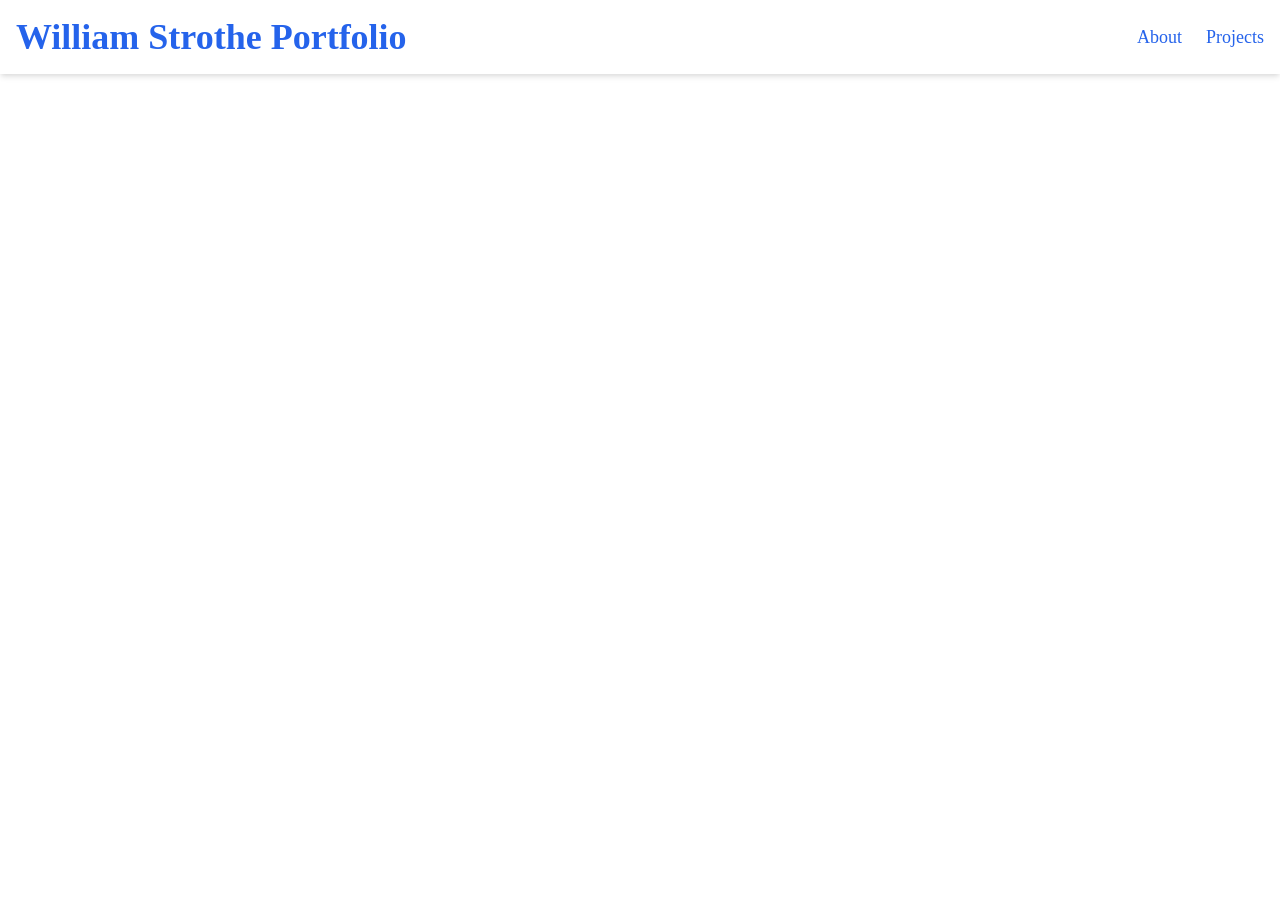
==== index.html @ 92d2a99e "Add initial HTML, CSS, and JavaScript files for portfolio structure" ====
<!doctype html>
<html lang="en">
	<head>
		<meta charset="UTF-8" />
		<meta name="viewport" content="width=device-width, initial-scale=1.0" />
		<title>William Strothe Portfolio</title>
		<link rel="stylesheet" href="index.css" />
		<script src="index.js" defer></script>
	</head>
	<body></body>
</html>
---- index.css ----
/* default values that i can use var to access */
:root {
	--primary-color: #2563eb;
	--primary-dark: #1e40af;
	--primary-light: #3b82f6;
	--secondary-color: #64748b;
	--secondary-dark: #475569;
	--secondary-light: #94a3b8;
	--accent-color: #f59e0b;
	--accent-dark: #d97706;
	--accent-light: #fbbf24;
	--success-color: #10b981;
	--warning-color: #f59e0b;
	--error-color: #ef4444;
	--info-color: #0ea5e9;
	--white: #ffffff;
	--black: #000000;
	--blue-50: #eff6ff;
	--blue-100: #dbeafe;
	--blue-600: var(--primary-color);
	--blue-700: var(--primary-dark);
	--slate-50: #f8fafc;
	--slate-100: #f1f5f9;
	--slate-600: var(--secondary-color);
	--slate-700: var(--secondary-dark);
	--slate-900: #0f172a;
	--amber-50: #fffbeb;
	--amber-100: #fef3c7;
	--amber-600: var(--accent-color);
	--amber-700: var(--accent-dark);
	--gray-50: #f9fafb;
	--gray-100: #f3f4f6;
	--gray-200: #e5e7eb;
	--gray-300: #d1d5db;
	--gray-400: #9ca3af;
	--gray-500: #6b7280;
	--gray-600: #4b5563;
	--gray-700: #374151;
	--gray-800: #1f2937;
	--gray-900: #111827;

	--spacing-xs: 0.25rem;
	--spacing-sm: 0.5rem;
	--spacing-md: 1rem;
	--spacing-lg: 1.5rem;
	--spacing-xl: 2rem;
	--spacing-2xl: 3rem;
	--spacing-3xl: 4rem;

	--font-size-xs: 0.75rem;
	--font-size-sm: 0.875rem;
	--font-size-md: 1rem;
	--font-size-lg: 1.125rem;
	--font-size-xl: 1.25rem;
	--font-size-2xl: 1.5rem;
	--font-size-3xl: 1.875rem;
	--font-size-4xl: 2.25rem;

	--font-weight-light: 300;
	--font-weight-normal: 400;
	--font-weight-medium: 500;
	--font-weight-semibold: 600;
	--font-weight-bold: 700;

	--line-height-tight: 1.2;
	--line-height-normal: 1.5;
	--line-height-relaxed: 1.75;

	--border-radius-sm: 0.25rem;
	--border-radius-md: 0.5rem;
	--border-radius-lg: 1rem;
	--border-radius-xl: 1.5rem;
	--border-radius-full: 9999px;

	--space-4: 0.25rem;
	--space-8: 0.5rem;
	--space-12: 0.75rem;
	--space-16: 1rem;
	--space-24: 1.5rem;
	--space-32: 2rem;
	--space-48: 3rem;
	--space-64: 4rem;

	--shadows-sm: 0 1px 2px rgba(0, 0, 0, 0.05);
	--shadows-md:
		0 4px 6px -1px rgba(0, 0, 0, 0.1), 0 2px 4px -1px rgba(0, 0, 0, 0.06);
	--shadows-lg:
		0 10px 15px -3px rgba(0, 0, 0, 0.1), 0 4px 6px -2px rgba(0, 0, 0, 0.05);
	--shadows-xl:
		0 20px 25px -5px rgba(0, 0, 0, 0.1),
		0 10px 10px -5px rgba(0, 0, 0, 0.04);
}

body {
	margin: 0;
}

.header-bar {
	background-color: var(--white);
	color: var(--black);
	padding: var(--spacing-md);
	box-shadow: var(--shadows-md);
	display: flex;
	flex-direction: row;
	align-items: center;
	justify-content: space-between;

	.header-title {
		font-size: var(--font-size-4xl);
		font-weight: var(--font-weight-bold);
		margin: 0;
		color: var(--primary-color);
	}
	.header-title--link {
		text-decoration: none;
	}

	.header-links {
		display: flex;
		gap: var(--spacing-lg);

		.header-link {
			color: var(--primary-color);
			text-decoration: none;
			font-size: var(--font-size-lg);
		}
		.header-link:hover,
		.header-link:focus,
		.header-link--active {
			text-decoration: underline;
			color: var(--primary-dark);
		}
	}
}
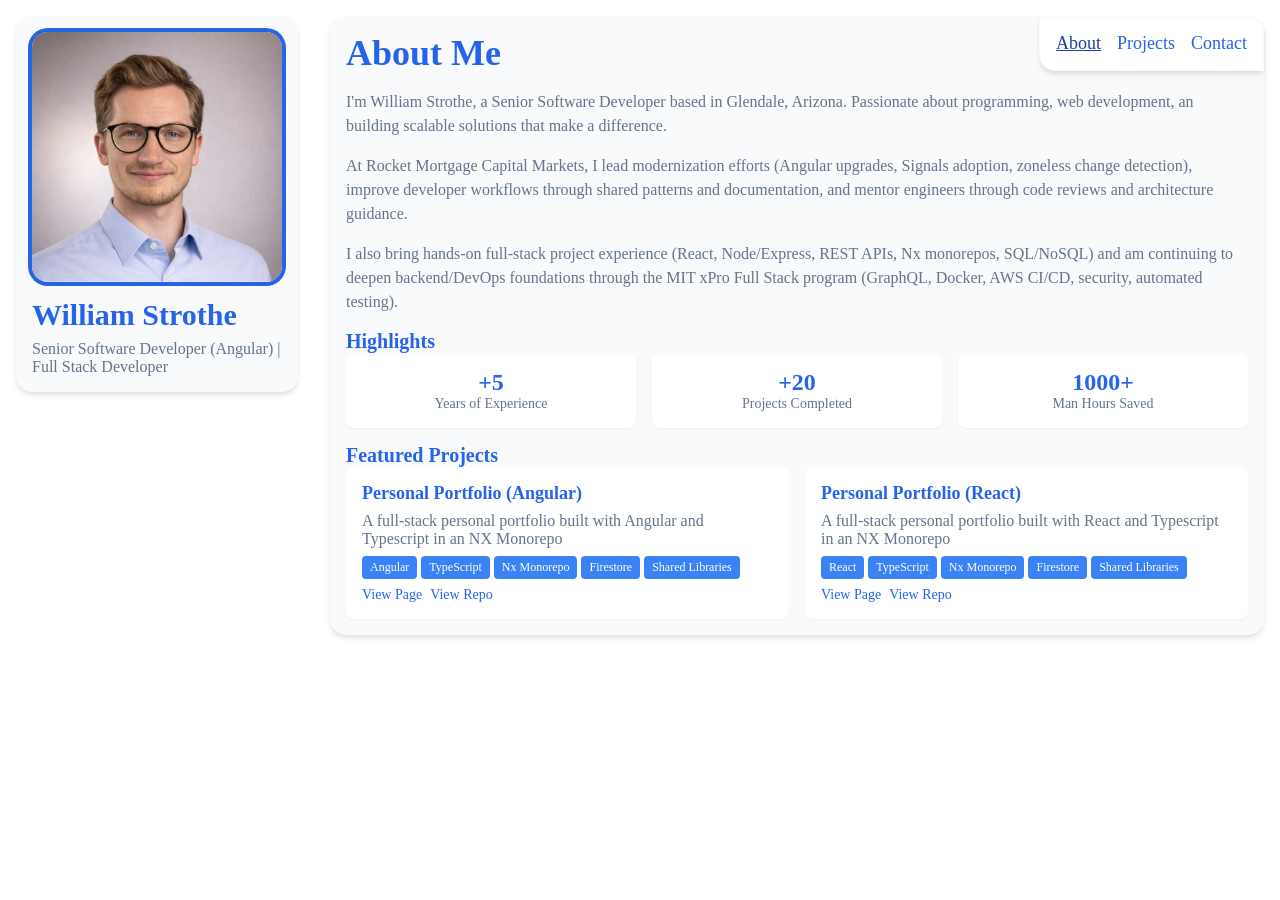
==== commit 063dec5b: "Refactor portfolio structure: remove about page, add contact page, enhance index and projects pages," ====
--- a/index.html
+++ b/index.html
@@ -1,11 +1,56 @@
 <!doctype html>
 <html lang="en">
-	<head>
-		<meta charset="UTF-8" />
-		<meta name="viewport" content="width=device-width, initial-scale=1.0" />
-		<title>William Strothe Portfolio</title>
-		<link rel="stylesheet" href="index.css" />
-		<script src="index.js" defer></script>
-	</head>
-	<body></body>
+  <head>
+    <meta charset="UTF-8" />
+    <meta name="viewport" content="width=device-width, initial-scale=1.0" />
+    <title>William Strothe Portfolio</title>
+    <link rel="stylesheet" href="index.css" />
+    <script src="index.js" defer></script>
+  </head>
+  <body>
+    <div id="page">
+      <div id="page-content">
+        <span class="page-title">About Me</span>
+        <div class="about-me">
+          <p>
+            I'm William Strothe, a Senior Software Developer based in Glendale,
+            Arizona. Passionate about programming, web development, an building
+            scalable solutions that make a difference.
+          </p>
+          <p>
+            At Rocket Mortgage Capital Markets, I lead modernization efforts
+            (Angular upgrades, Signals adoption, zoneless change detection),
+            improve developer workflows through shared patterns and
+            documentation, and mentor engineers through code reviews and
+            architecture guidance.
+          </p>
+          <p>
+            I also bring hands-on full-stack project experience (React,
+            Node/Express, REST APIs, Nx monorepos, SQL/NoSQL) and am continuing
+            to deepen backend/DevOps foundations through the MIT xPro Full Stack
+            program (GraphQL, Docker, AWS CI/CD, security, automated testing).
+          </p>
+        </div>
+        <span class="section-title">Highlights</span>
+        <div class="highlights">
+          <div class="highlight-cards">
+            <div class="highlight-card">
+              <span class="highlight-value">+5</span>
+              <span class="highlight-label">Years of Experience</span>
+            </div>
+            <div class="highlight-card">
+              <span class="highlight-value">+20</span>
+              <span class="highlight-label">Projects Completed</span>
+            </div>
+            <div class="highlight-card">
+              <span class="highlight-value">1000+</span>
+              <span class="highlight-label">Man Hours Saved</span>
+            </div>
+          </div>
+        </div>
+        <span class="section-title">Featured Projects</span>
+        <div id="projects-container"></div>
+      </div>
+    </div>
+  </body>
 </html>
--- a/index.css
+++ b/index.css
@@ -1,134 +1,318 @@
-/* default values that i can use var to access */
+/* default values */
 :root {
-	--primary-color: #2563eb;
-	--primary-dark: #1e40af;
-	--primary-light: #3b82f6;
-	--secondary-color: #64748b;
-	--secondary-dark: #475569;
-	--secondary-light: #94a3b8;
-	--accent-color: #f59e0b;
-	--accent-dark: #d97706;
-	--accent-light: #fbbf24;
-	--success-color: #10b981;
-	--warning-color: #f59e0b;
-	--error-color: #ef4444;
-	--info-color: #0ea5e9;
-	--white: #ffffff;
-	--black: #000000;
-	--blue-50: #eff6ff;
-	--blue-100: #dbeafe;
-	--blue-600: var(--primary-color);
-	--blue-700: var(--primary-dark);
-	--slate-50: #f8fafc;
-	--slate-100: #f1f5f9;
-	--slate-600: var(--secondary-color);
-	--slate-700: var(--secondary-dark);
-	--slate-900: #0f172a;
-	--amber-50: #fffbeb;
-	--amber-100: #fef3c7;
-	--amber-600: var(--accent-color);
-	--amber-700: var(--accent-dark);
-	--gray-50: #f9fafb;
-	--gray-100: #f3f4f6;
-	--gray-200: #e5e7eb;
-	--gray-300: #d1d5db;
-	--gray-400: #9ca3af;
-	--gray-500: #6b7280;
-	--gray-600: #4b5563;
-	--gray-700: #374151;
-	--gray-800: #1f2937;
-	--gray-900: #111827;
-
-	--spacing-xs: 0.25rem;
-	--spacing-sm: 0.5rem;
-	--spacing-md: 1rem;
-	--spacing-lg: 1.5rem;
-	--spacing-xl: 2rem;
-	--spacing-2xl: 3rem;
-	--spacing-3xl: 4rem;
-
-	--font-size-xs: 0.75rem;
-	--font-size-sm: 0.875rem;
-	--font-size-md: 1rem;
-	--font-size-lg: 1.125rem;
-	--font-size-xl: 1.25rem;
-	--font-size-2xl: 1.5rem;
-	--font-size-3xl: 1.875rem;
-	--font-size-4xl: 2.25rem;
-
-	--font-weight-light: 300;
-	--font-weight-normal: 400;
-	--font-weight-medium: 500;
-	--font-weight-semibold: 600;
-	--font-weight-bold: 700;
-
-	--line-height-tight: 1.2;
-	--line-height-normal: 1.5;
-	--line-height-relaxed: 1.75;
-
-	--border-radius-sm: 0.25rem;
-	--border-radius-md: 0.5rem;
-	--border-radius-lg: 1rem;
-	--border-radius-xl: 1.5rem;
-	--border-radius-full: 9999px;
-
-	--space-4: 0.25rem;
-	--space-8: 0.5rem;
-	--space-12: 0.75rem;
-	--space-16: 1rem;
-	--space-24: 1.5rem;
-	--space-32: 2rem;
-	--space-48: 3rem;
-	--space-64: 4rem;
-
-	--shadows-sm: 0 1px 2px rgba(0, 0, 0, 0.05);
-	--shadows-md:
-		0 4px 6px -1px rgba(0, 0, 0, 0.1), 0 2px 4px -1px rgba(0, 0, 0, 0.06);
-	--shadows-lg:
-		0 10px 15px -3px rgba(0, 0, 0, 0.1), 0 4px 6px -2px rgba(0, 0, 0, 0.05);
-	--shadows-xl:
-		0 20px 25px -5px rgba(0, 0, 0, 0.1),
-		0 10px 10px -5px rgba(0, 0, 0, 0.04);
+  --primary-color: #2563eb;
+  --primary-dark: #1e40af;
+  --primary-light: #3b82f6;
+  --secondary-color: #64748b;
+  --secondary-dark: #475569;
+  --secondary-light: #94a3b8;
+  --accent-color: #f59e0b;
+  --accent-dark: #d97706;
+  --accent-light: #fbbf24;
+  --success-color: #10b981;
+  --warning-color: #f59e0b;
+  --error-color: #ef4444;
+  --info-color: #0ea5e9;
+  --white: #ffffff;
+  --black: #000000;
+  --blue-50: #eff6ff;
+  --blue-100: #dbeafe;
+  --blue-600: var(--primary-color);
+  --blue-700: var(--primary-dark);
+  --slate-50: #f8fafc;
+  --slate-100: #f1f5f9;
+  --slate-600: var(--secondary-color);
+  --slate-700: var(--secondary-dark);
+  --slate-900: #0f172a;
+  --amber-50: #fffbeb;
+  --amber-100: #fef3c7;
+  --amber-600: var(--accent-color);
+  --amber-700: var(--accent-dark);
+  --gray-50: #f9fafb;
+  --gray-100: #f3f4f6;
+  --gray-200: #e5e7eb;
+  --gray-300: #d1d5db;
+  --gray-400: #9ca3af;
+  --gray-500: #6b7280;
+  --gray-600: #4b5563;
+  --gray-700: #374151;
+  --gray-800: #1f2937;
+  --gray-900: #111827;
+
+  --spacing-xs: 0.25rem;
+  --spacing-sm: 0.5rem;
+  --spacing-md: 1rem;
+  --spacing-lg: 1.5rem;
+  --spacing-xl: 2rem;
+  --spacing-2xl: 3rem;
+  --spacing-3xl: 4rem;
+
+  --font-size-xs: 0.75rem;
+  --font-size-sm: 0.875rem;
+  --font-size-md: 1rem;
+  --font-size-lg: 1.125rem;
+  --font-size-xl: 1.25rem;
+  --font-size-2xl: 1.5rem;
+  --font-size-3xl: 1.875rem;
+  --font-size-4xl: 2.25rem;
+
+  --font-weight-light: 300;
+  --font-weight-normal: 400;
+  --font-weight-medium: 500;
+  --font-weight-semibold: 600;
+  --font-weight-bold: 700;
+
+  --line-height-tight: 1.2;
+  --line-height-normal: 1.5;
+  --line-height-relaxed: 1.75;
+
+  --border-radius-sm: 0.25rem;
+  --border-radius-md: 0.5rem;
+  --border-radius-lg: 1rem;
+  --border-radius-xl: 1.5rem;
+  --border-radius-full: 9999px;
+
+  --space-4: 0.25rem;
+  --space-8: 0.5rem;
+  --space-12: 0.75rem;
+  --space-16: 1rem;
+  --space-24: 1.5rem;
+  --space-32: 2rem;
+  --space-48: 3rem;
+  --space-64: 4rem;
+
+  --shadows-sm: 0 1px 2px rgba(0, 0, 0, 0.05);
+  --shadows-md:
+    0 4px 6px -1px rgba(0, 0, 0, 0.1), 0 2px 4px -1px rgba(0, 0, 0, 0.06);
+  --shadows-lg:
+    0 10px 15px -3px rgba(0, 0, 0, 0.1), 0 4px 6px -2px rgba(0, 0, 0, 0.05);
+  --shadows-xl:
+    0 20px 25px -5px rgba(0, 0, 0, 0.1), 0 10px 10px -5px rgba(0, 0, 0, 0.04);
 }
 
 body {
-	margin: 0;
-}
-
-.header-bar {
-	background-color: var(--white);
-	color: var(--black);
-	padding: var(--spacing-md);
-	box-shadow: var(--shadows-md);
-	display: flex;
-	flex-direction: row;
-	align-items: center;
-	justify-content: space-between;
-
-	.header-title {
-		font-size: var(--font-size-4xl);
-		font-weight: var(--font-weight-bold);
-		margin: 0;
-		color: var(--primary-color);
-	}
-	.header-title--link {
-		text-decoration: none;
-	}
-
-	.header-links {
-		display: flex;
-		gap: var(--spacing-lg);
-
-		.header-link {
-			color: var(--primary-color);
-			text-decoration: none;
-			font-size: var(--font-size-lg);
-		}
-		.header-link:hover,
-		.header-link:focus,
-		.header-link--active {
-			text-decoration: underline;
-			color: var(--primary-dark);
-		}
-	}
-}
+  margin: 0;
+}
+
+#page {
+  display: flex;
+  flex-direction: row;
+  align-items: flex-start;
+  justify-content: center;
+  max-width: 1440px;
+  margin: 0 auto;
+  height: 100vh;
+}
+
+#user-info-card {
+  flex-shrink: 0;
+  background-color: var(--gray-50);
+  color: var(--black);
+  padding: var(--spacing-md);
+  box-shadow: var(--shadows-md);
+  border-radius: var(--border-radius-lg);
+  width: 250px;
+  margin: var(--spacing-md);
+  display: flex;
+  flex-direction: column;
+
+  .user-picture {
+    width: 250px;
+    height: auto;
+    border-radius: var(--border-radius-lg);
+    box-shadow: 0 0 0 4px var(--blue-600);
+  }
+
+  .user-text-info {
+    .user-name {
+      font-size: var(--font-size-3xl);
+      font-weight: var(--font-weight-semibold);
+      margin-top: var(--spacing-md);
+      margin-bottom: 0;
+      color: var(--primary-color);
+    }
+
+    .user-quick-info {
+      font-size: var(--font-size-md);
+      color: var(--secondary-color);
+      margin-top: var(--spacing-sm);
+      margin-bottom: 0;
+    }
+  }
+}
+
+#page-content {
+  flex: 1;
+  background-color: var(--gray-50);
+  color: var(--black);
+  box-shadow: var(--shadows-md);
+  border-radius: var(--border-radius-lg);
+  margin: var(--spacing-md);
+  position: relative;
+  padding: var(--spacing-md);
+  min-width: 400px;
+
+  .page-title {
+    font-size: var(--font-size-4xl);
+    font-weight: var(--font-weight-bold);
+    margin-top: 0;
+    margin-bottom: var(--spacing-md);
+    color: var(--primary-color);
+    padding-bottom: var(--spacing-md);
+  }
+
+  .about-me,
+  .contact-me {
+    p {
+      font-size: var(--font-size-md);
+      line-height: var(--line-height-normal);
+      margin-bottom: var(--spacing-md);
+      color: var(--secondary-color);
+    }
+  }
+
+  .highlights {
+    display: flex;
+    flex-direction: column;
+    margin-bottom: var(--spacing-md);
+
+    .highlight-cards {
+      display: flex;
+      gap: var(--spacing-md);
+
+      .highlight-card {
+        background-color: var(--white);
+        padding: var(--spacing-md);
+        border-radius: var(--border-radius-md);
+        box-shadow: var(--shadows-sm);
+        flex: 1 1 200px;
+        display: flex;
+        flex-direction: column;
+        align-items: center;
+
+        .highlight-value {
+          font-size: var(--font-size-2xl);
+          font-weight: var(--font-weight-bold);
+          color: var(--primary-color);
+        }
+
+        .highlight-label {
+          font-size: var(--font-size-sm);
+          color: var(--secondary-color);
+        }
+      }
+    }
+  }
+  .section-title {
+    font-size: var(--font-size-xl);
+    font-weight: var(--font-weight-semibold);
+    margin-bottom: var(--spacing-xs);
+    color: var(--primary-color);
+  }
+
+  #projects-container {
+    display: flex;
+    flex-direction: row;
+    flex-wrap: wrap;
+    gap: var(--spacing-md);
+
+    .project-card {
+      background-color: var(--white);
+      padding: var(--spacing-md);
+      border-radius: var(--border-radius-md);
+      box-shadow: var(--shadows-sm);
+      display: flex;
+      flex-direction: column;
+      gap: var(--spacing-sm);
+      min-width: 200px;
+      flex: 1;
+
+      .project-title {
+        font-size: var(--font-size-lg);
+        font-weight: var(--font-weight-semibold);
+        color: var(--primary-color);
+        margin: 0;
+      }
+      .project-short-description,
+      .project-long-description {
+        font-size: var(--font-size-md);
+        color: var(--secondary-color);
+        margin: 0;
+      }
+      .project-tags {
+        display: flex;
+        gap: var(--spacing-xs);
+        flex-wrap: wrap;
+        .project-tag {
+          background-color: var(--primary-light);
+          color: var(--white);
+          padding: var(--spacing-xs) var(--spacing-sm);
+          border-radius: var(--border-radius-sm);
+          font-size: var(--font-size-xs);
+        }
+      }
+      .project-links {
+        display: flex;
+        flex-direction: row;
+        gap: var(--spacing-sm);
+
+        .project-link {
+          color: var(--primary-color);
+          text-decoration: none;
+          font-size: var(--font-size-sm);
+        }
+      }
+    }
+  }
+  .projects-container {
+    margin-top: var(--spacing-md);
+  }
+}
+
+#page-navigation {
+  position: absolute;
+  top: 0;
+  right: 0;
+  width: max-content;
+  padding: var(--spacing-md);
+  border: 1px solid var(--gray-50);
+  border-radius: 0 var(--border-radius-lg);
+  box-shadow: var(--shadows-md);
+  display: flex;
+  gap: var(--spacing-md);
+  flex-direction: row;
+  background-color: var(--white);
+
+  .link {
+    color: var(--primary-color);
+    text-decoration: none;
+    font-size: var(--font-size-lg);
+  }
+  .link:hover,
+  .link:focus,
+  .link--active {
+    text-decoration: underline;
+    color: var(--primary-dark);
+  }
+}
+
+@media (max-width: 768px) {
+  #page {
+    flex-direction: column;
+    align-items: center;
+    margin: 0 auto;
+    width: 100%;
+  }
+
+  #user-info-card {
+    width: 400px;
+    display: flex;
+    flex-direction: row;
+    gap: var(--spacing-md);
+
+    .user-picture {
+      width: 150px;
+      height: auto;
+    }
+  }
+}
